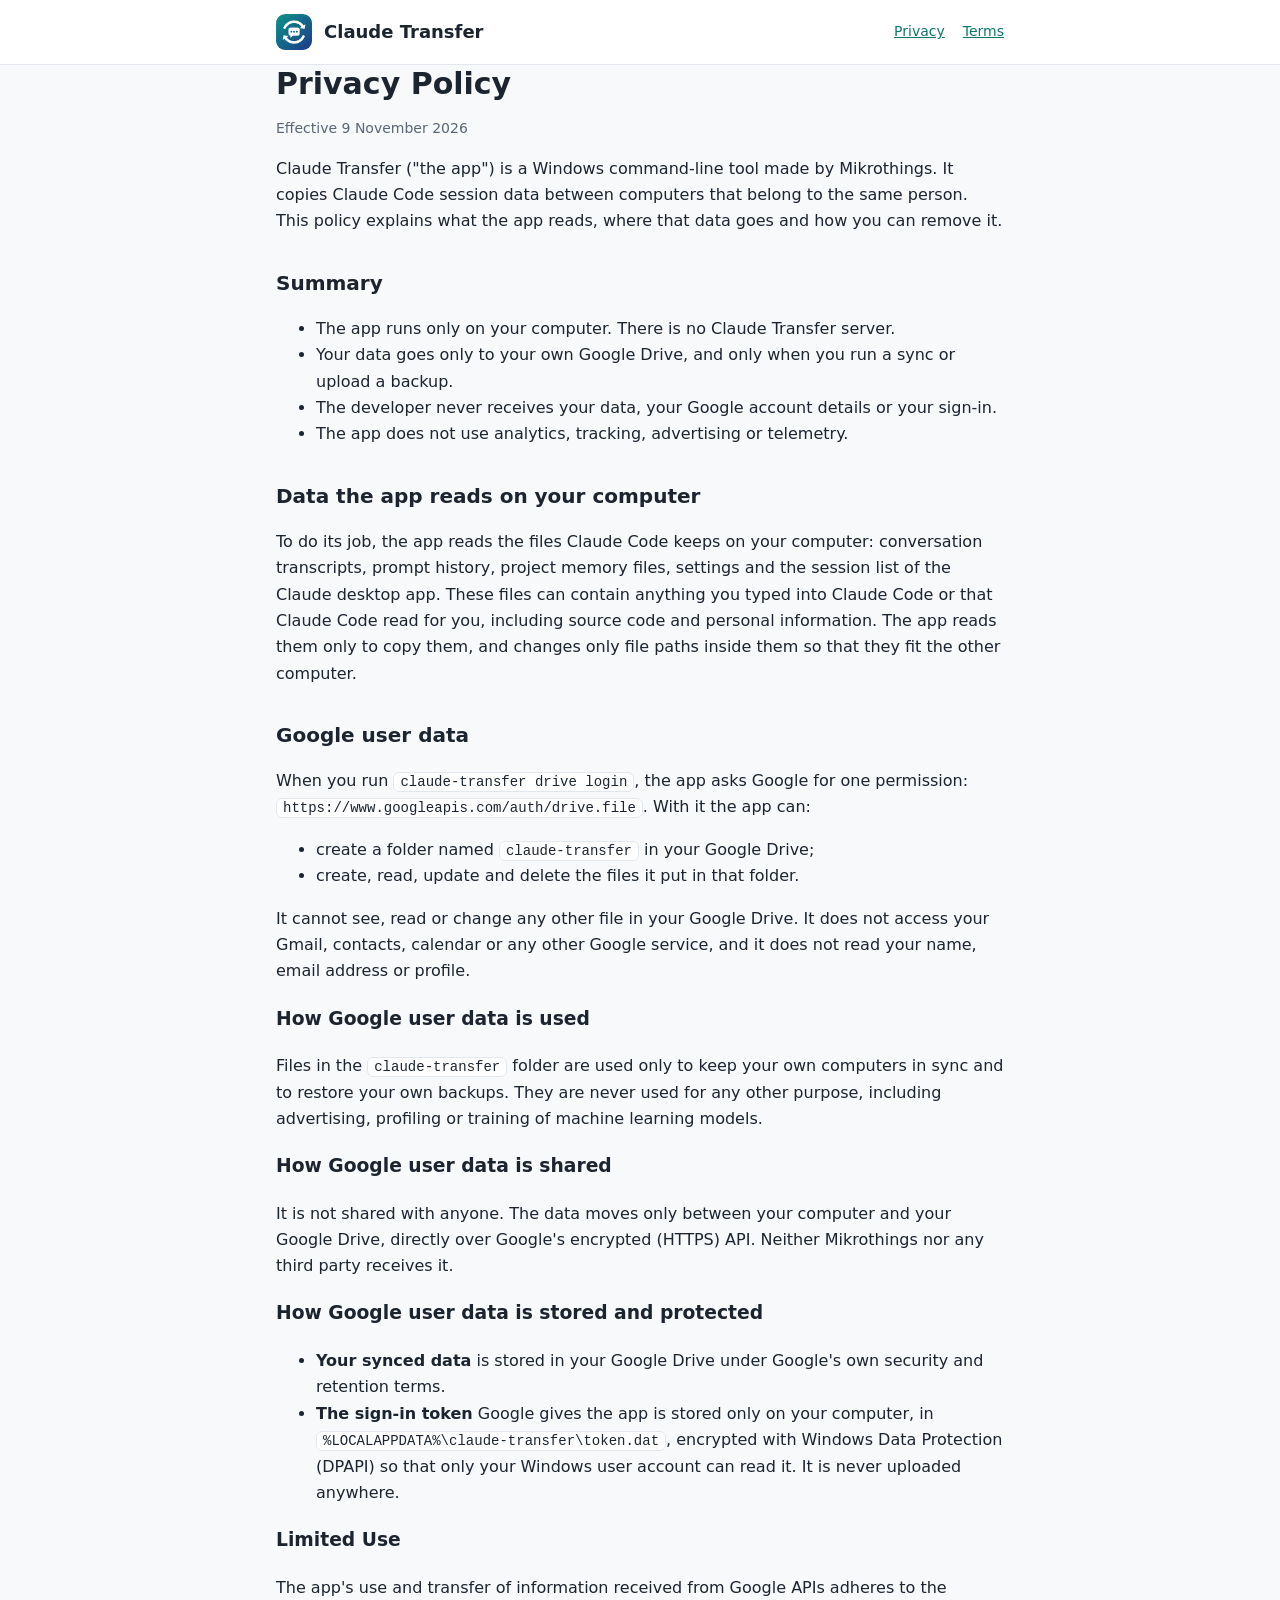
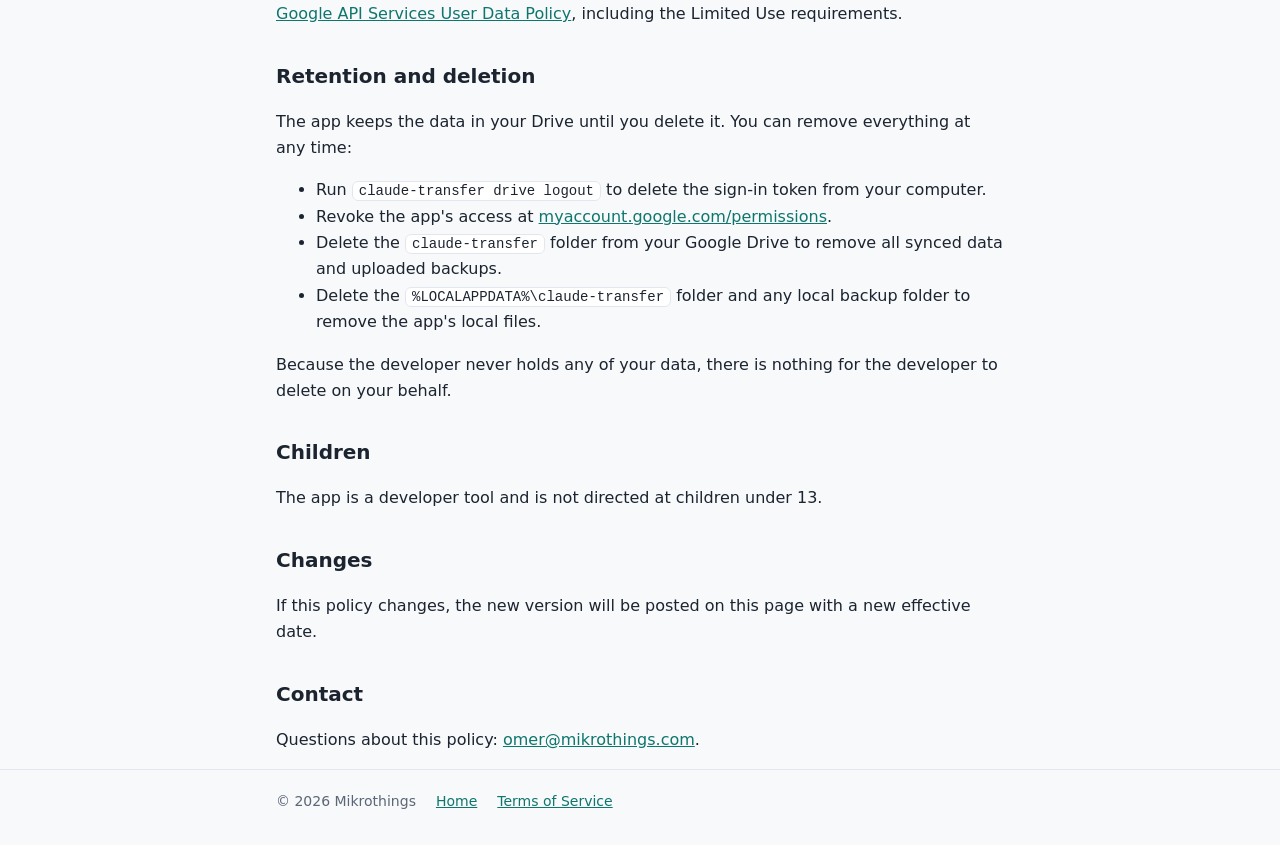
==== privacy.html @ 3996a564 "Add Claude Transfer home page, privacy policy and terms" ====
<!doctype html>
<html lang="en">
<head>
  <meta charset="utf-8">
  <meta name="viewport" content="width=device-width, initial-scale=1">
  <title>Privacy Policy</title>
  <meta name="description" content="How Claude Transfer handles your data and your Google Drive access.">
  <link rel="icon" type="image/png" href="logo.png">
  <link rel="stylesheet" href="style.css">
</head>
<body>
<header>
  <div class="wrap">
    <img src="logo.png" alt="">
    <a class="brand" href="./">Claude Transfer</a>
    <nav><a href="privacy.html">Privacy</a><a href="terms.html">Terms</a></nav>
  </div>
</header>

<main class="wrap">
  <h1>Privacy Policy</h1>
  <p class="muted">Effective 9 November 2026</p>

  <p>Claude Transfer ("the app") is a Windows command-line tool made by Mikrothings. It copies Claude Code session data between computers that belong to the same person. This policy explains what the app reads, where that data goes and how you can remove it.</p>

  <h2>Summary</h2>
  <ul>
    <li>The app runs only on your computer. There is no Claude Transfer server.</li>
    <li>Your data goes only to your own Google Drive, and only when you run a sync or upload a backup.</li>
    <li>The developer never receives your data, your Google account details or your sign-in.</li>
    <li>The app does not use analytics, tracking, advertising or telemetry.</li>
  </ul>

  <h2>Data the app reads on your computer</h2>
  <p>To do its job, the app reads the files Claude Code keeps on your computer: conversation transcripts, prompt history, project memory files, settings and the session list of the Claude desktop app. These files can contain anything you typed into Claude Code or that Claude Code read for you, including source code and personal information. The app reads them only to copy them, and changes only file paths inside them so that they fit the other computer.</p>

  <h2>Google user data</h2>
  <p>When you run <code>claude-transfer drive login</code>, the app asks Google for one permission: <code>https://www.googleapis.com/auth/drive.file</code>. With it the app can:</p>
  <ul>
    <li>create a folder named <code>claude-transfer</code> in your Google Drive;</li>
    <li>create, read, update and delete the files it put in that folder.</li>
  </ul>
  <p>It cannot see, read or change any other file in your Google Drive. It does not access your Gmail, contacts, calendar or any other Google service, and it does not read your name, email address or profile.</p>

  <h3>How Google user data is used</h3>
  <p>Files in the <code>claude-transfer</code> folder are used only to keep your own computers in sync and to restore your own backups. They are never used for any other purpose, including advertising, profiling or training of machine learning models.</p>

  <h3>How Google user data is shared</h3>
  <p>It is not shared with anyone. The data moves only between your computer and your Google Drive, directly over Google's encrypted (HTTPS) API. Neither Mikrothings nor any third party receives it.</p>

  <h3>How Google user data is stored and protected</h3>
  <ul>
    <li><strong>Your synced data</strong> is stored in your Google Drive under Google's own security and retention terms.</li>
    <li><strong>The sign-in token</strong> Google gives the app is stored only on your computer, in <code>%LOCALAPPDATA%\claude-transfer\token.dat</code>, encrypted with Windows Data Protection (DPAPI) so that only your Windows user account can read it. It is never uploaded anywhere.</li>
  </ul>

  <h3>Limited Use</h3>
  <p>The app's use and transfer of information received from Google APIs adheres to the <a href="https://developers.google.com/terms/api-services-user-data-policy">Google API Services User Data Policy</a>, including the Limited Use requirements.</p>

  <h2>Retention and deletion</h2>
  <p>The app keeps the data in your Drive until you delete it. You can remove everything at any time:</p>
  <ul>
    <li>Run <code>claude-transfer drive logout</code> to delete the sign-in token from your computer.</li>
    <li>Revoke the app's access at <a href="https://myaccount.google.com/permissions">myaccount.google.com/permissions</a>.</li>
    <li>Delete the <code>claude-transfer</code> folder from your Google Drive to remove all synced data and uploaded backups.</li>
    <li>Delete the <code>%LOCALAPPDATA%\claude-transfer</code> folder and any local backup folder to remove the app's local files.</li>
  </ul>
  <p>Because the developer never holds any of your data, there is nothing for the developer to delete on your behalf.</p>

  <h2>Children</h2>
  <p>The app is a developer tool and is not directed at children under 13.</p>

  <h2>Changes</h2>
  <p>If this policy changes, the new version will be posted on this page with a new effective date.</p>

  <h2>Contact</h2>
  <p>Questions about this policy: <a href="mailto:omer@mikrothings.com">omer@mikrothings.com</a>.</p>
</main>

<footer>
  <div class="wrap">
    <span>&copy; 2026 Mikrothings</span>
    <a href="./">Home</a>
    <a href="terms.html">Terms of Service</a>
  </div>
</footer>
</body>
</html>
---- style.css ----
:root {
  --bg: #f7f9fb;
  --card: #ffffff;
  --text: #1c2430;
  --muted: #5b6676;
  --line: #e2e7ee;
  --accent: #0f766e;
  --accent-2: #1e3a8a;
}
@media (prefers-color-scheme: dark) {
  :root {
    --bg: #0f141b;
    --card: #161d27;
    --text: #e6ebf2;
    --muted: #9aa6b5;
    --line: #263142;
    --accent: #2dd4bf;
    --accent-2: #93c5fd;
  }
}
* { box-sizing: border-box; }
body {
  margin: 0;
  background: var(--bg);
  color: var(--text);
  font: 16px/1.65 system-ui, -apple-system, "Segoe UI", Roboto, sans-serif;
}
.wrap { max-width: 760px; margin: 0 auto; padding: 0 16px; }
header { border-bottom: 1px solid var(--line); background: var(--card); }
header .wrap { display: flex; align-items: center; gap: 12px; height: 64px; }
header img { width: 36px; height: 36px; border-radius: 9px; }
header a.brand { color: var(--text); text-decoration: none; font-weight: 650; font-size: 18px; }
header nav { margin-left: auto; display: flex; gap: 18px; font-size: 14px; }
main { padding: 40px 0 56px; }
h1 { font-size: 30px; line-height: 1.25; margin: 0 0 8px; }
h2 { font-size: 20px; margin: 32px 0 8px; }
p, li { color: var(--text); }
.lead { font-size: 18px; color: var(--muted); margin: 0 0 28px; }
.muted { color: var(--muted); font-size: 14px; }
a { color: var(--accent); }
.hero { display: flex; gap: 24px; align-items: center; margin-bottom: 8px; }
.hero img { width: 96px; height: 96px; border-radius: 22px; flex: none; }
.grid { display: grid; grid-template-columns: repeat(auto-fit, minmax(210px, 1fr)); gap: 14px; margin: 24px 0; }
.card { background: var(--card); border: 1px solid var(--line); border-radius: 12px; padding: 16px 18px; }
.card h3 { margin: 0 0 6px; font-size: 16px; }
.card p { margin: 0; color: var(--muted); font-size: 15px; }
code { background: var(--card); border: 1px solid var(--line); border-radius: 6px; padding: 1px 6px; font-size: 14px; }
footer { border-top: 1px solid var(--line); padding: 20px 0 32px; font-size: 14px; color: var(--muted); }
footer .wrap { display: flex; flex-wrap: wrap; gap: 8px 20px; }
@media (max-width: 520px) {
  .hero { flex-direction: column; align-items: flex-start; }
  h1 { font-size: 26px; }
  header nav { gap: 12px; }
}
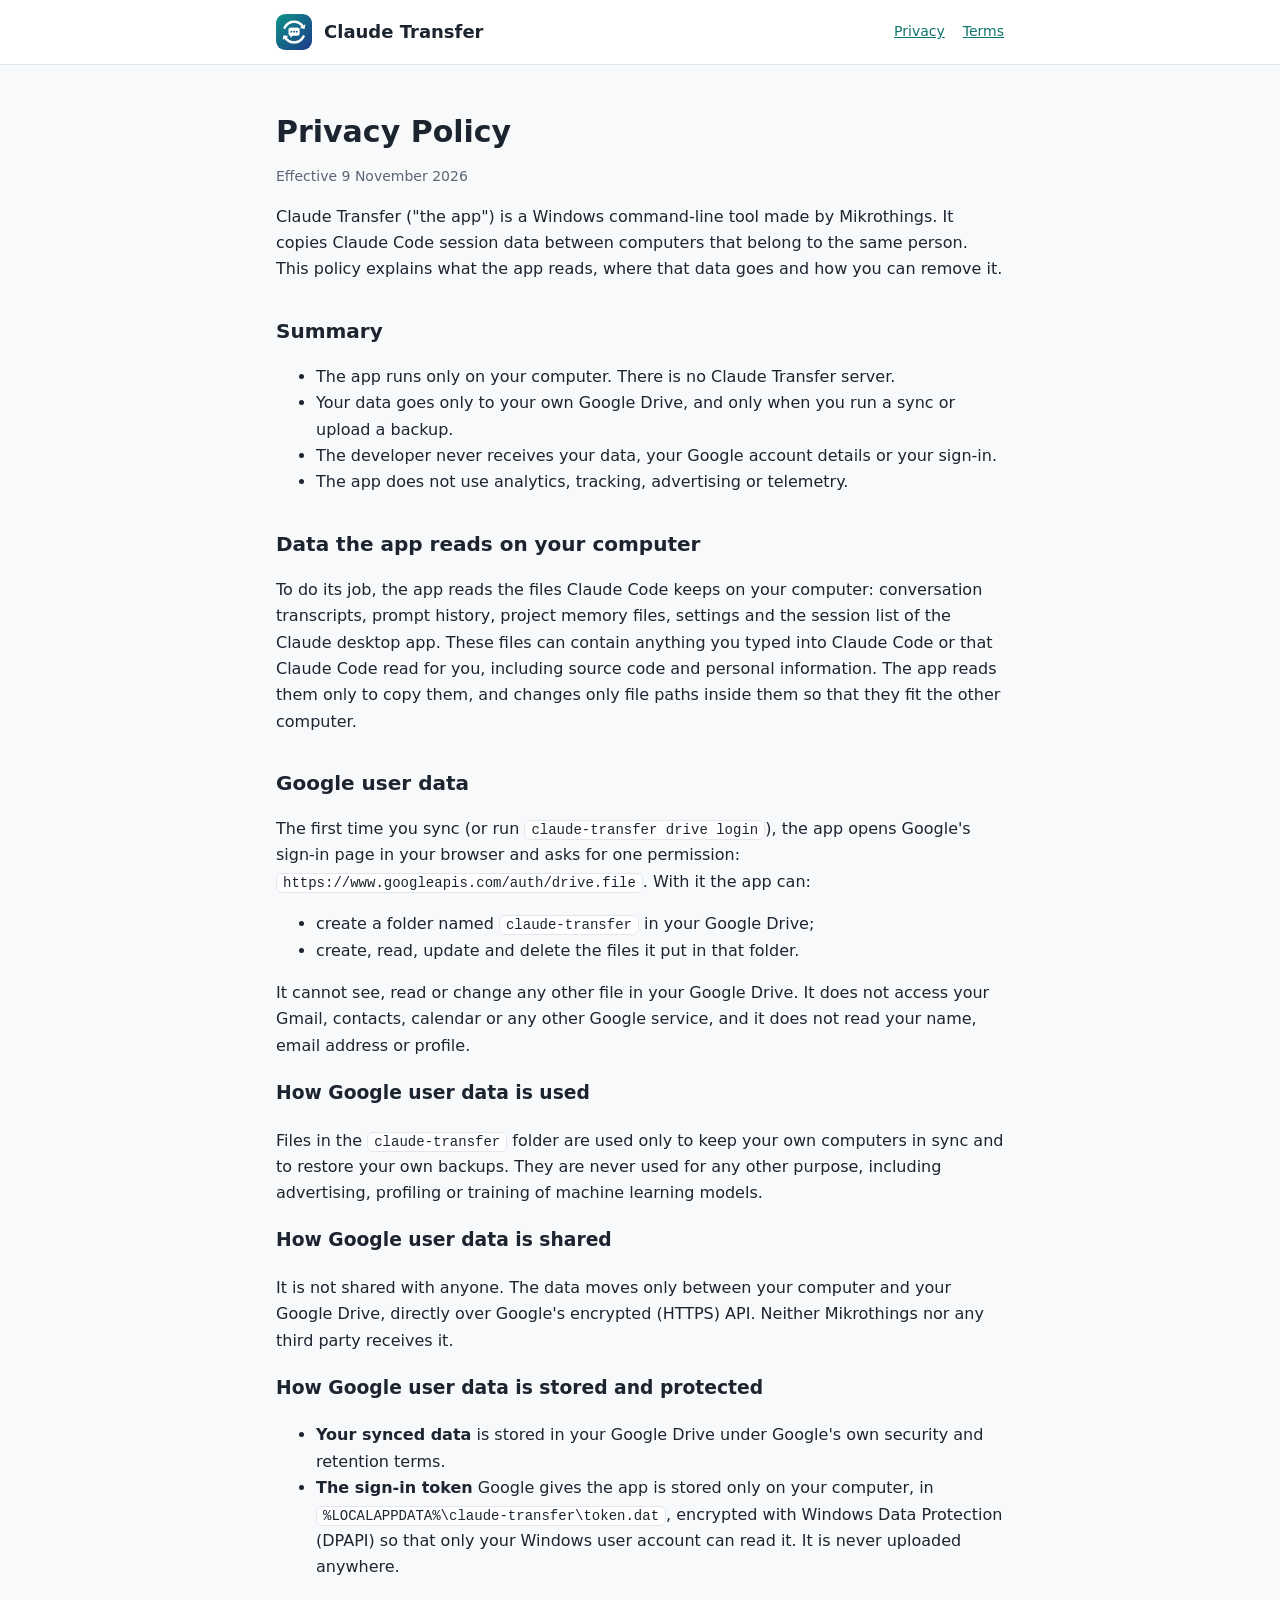
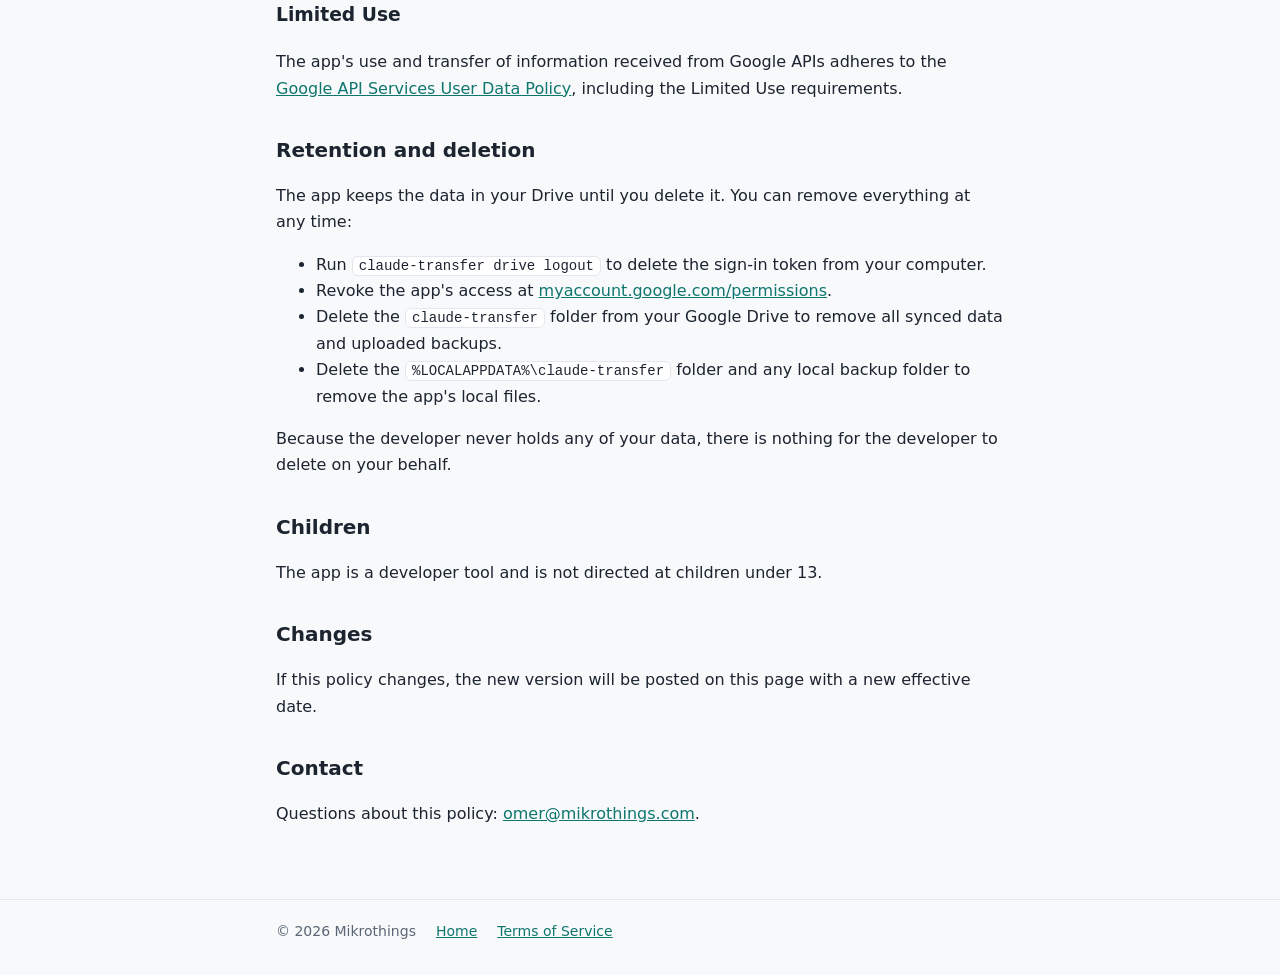
==== commit d0d0d560: "Privacy policy: login now starts on the first sync" ====
--- a/privacy.html
+++ b/privacy.html
@@ -35,7 +35,7 @@
   <p>To do its job, the app reads the files Claude Code keeps on your computer: conversation transcripts, prompt history, project memory files, settings and the session list of the Claude desktop app. These files can contain anything you typed into Claude Code or that Claude Code read for you, including source code and personal information. The app reads them only to copy them, and changes only file paths inside them so that they fit the other computer.</p>
 
   <h2>Google user data</h2>
-  <p>When you run <code>claude-transfer drive login</code>, the app asks Google for one permission: <code>https://www.googleapis.com/auth/drive.file</code>. With it the app can:</p>
+  <p>The first time you sync (or run <code>claude-transfer drive login</code>), the app opens Google's sign-in page in your browser and asks for one permission: <code>https://www.googleapis.com/auth/drive.file</code>. With it the app can:</p>
   <ul>
     <li>create a folder named <code>claude-transfer</code> in your Google Drive;</li>
     <li>create, read, update and delete the files it put in that folder.</li>
--- a/style.css
+++ b/style.css
@@ -31,14 +31,15 @@
 header img { width: 36px; height: 36px; border-radius: 9px; }
 header a.brand { color: var(--text); text-decoration: none; font-weight: 650; font-size: 18px; }
 header nav { margin-left: auto; display: flex; gap: 18px; font-size: 14px; }
-main { padding: 40px 0 56px; }
+main.wrap { padding-top: 48px; padding-bottom: 56px; }
 h1 { font-size: 30px; line-height: 1.25; margin: 0 0 8px; }
 h2 { font-size: 20px; margin: 32px 0 8px; }
 p, li { color: var(--text); }
 .lead { font-size: 18px; color: var(--muted); margin: 0 0 28px; }
 .muted { color: var(--muted); font-size: 14px; }
 a { color: var(--accent); }
-.hero { display: flex; gap: 24px; align-items: center; margin-bottom: 8px; }
+.hero { display: flex; gap: 24px; align-items: center; margin-bottom: 28px; }
+.hero .lead { margin: 0; }
 .hero img { width: 96px; height: 96px; border-radius: 22px; flex: none; }
 .grid { display: grid; grid-template-columns: repeat(auto-fit, minmax(210px, 1fr)); gap: 14px; margin: 24px 0; }
 .card { background: var(--card); border: 1px solid var(--line); border-radius: 12px; padding: 16px 18px; }
